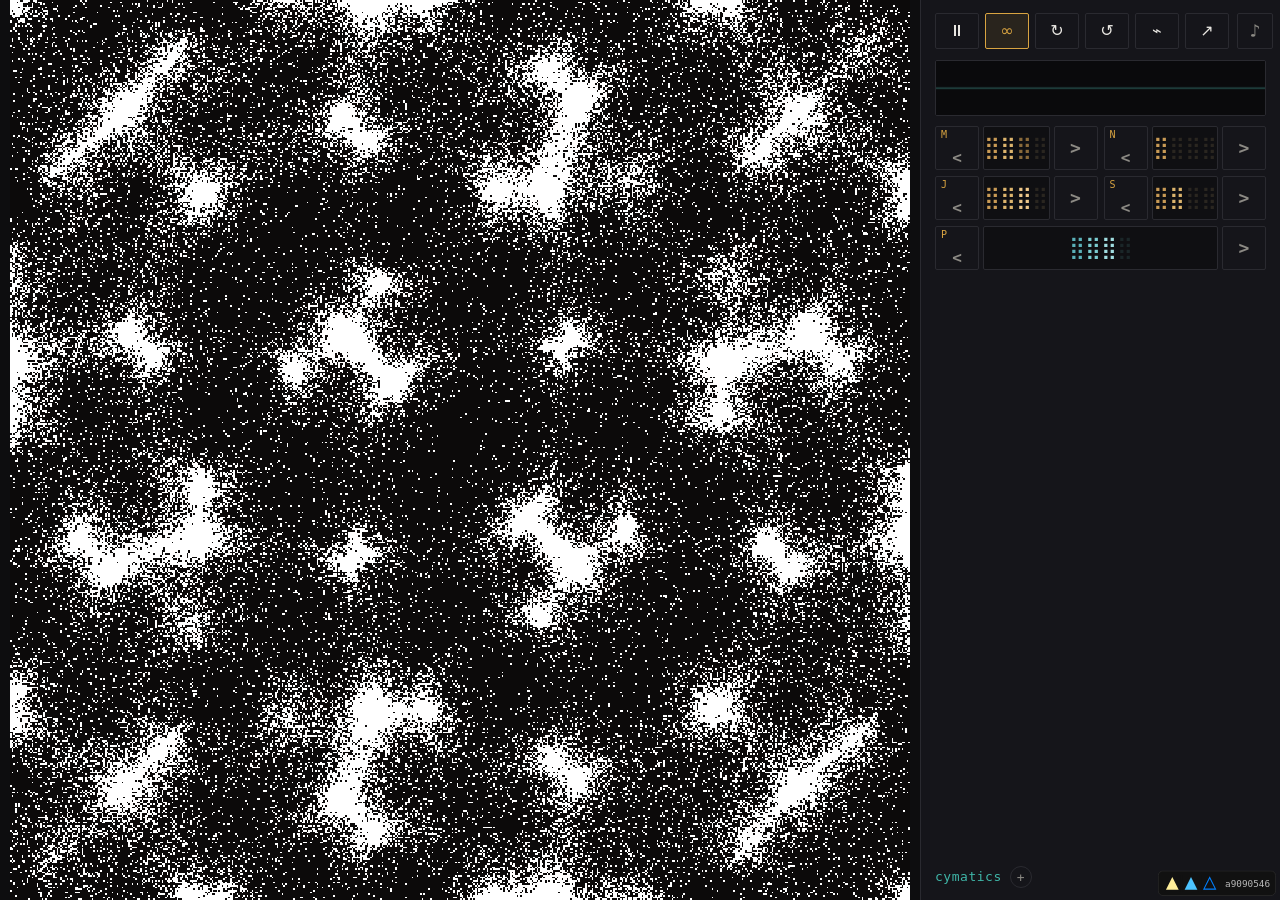
==== v1/index.html @ 27c59979 "studio v2: arrangement-timeline base + preset selector + back-link Wholesale-replace v1/studio.html " ====
<!doctype html>
<html lang="en">
<head>
<meta charset="utf-8">
<meta name="viewport" content="width=device-width,initial-scale=1,viewport-fit=cover">
<meta name="color-scheme" content="dark">
<meta name="theme-color" content="#0d0d0f">
<title>cymatics — v1 (membrane approx)</title>
<link rel="stylesheet" href="styles.css?v=a9090546">

<!-- PWA -->
<link rel="manifest" href="manifest.webmanifest?v=a9090546">
<link rel="apple-touch-icon" href="icons/icon.svg?v=a9090546">
<meta name="apple-mobile-web-app-capable" content="yes">
<meta name="apple-mobile-web-app-status-bar-style" content="black-translucent">
<meta name="apple-mobile-web-app-title" content="cymatics">

  <meta http-equiv="Cache-Control" content="no-cache, no-store, must-revalidate">
  <meta http-equiv="Pragma" content="no-cache">
  <meta http-equiv="Expires" content="0">
  <meta name="cb" content="a9090546">
  <link rel="icon" type="image/svg+xml" href="./cb-shapes/41.svg?v=a9090546">
  <script src="./cb-badge.js?v=a9090546" defer></script>
</head>
<body>
<main id="stage">
  <div id="plate-wrap">
    <canvas id="plate" width="540" height="540"></canvas>
  </div>

  <aside id="controls">
    <header class="head">
      <section class="iconbar" aria-label="playback controls">
        <button type="button" class="icon-btn" id="pause-btn"
                aria-pressed="false" aria-label="pause">⏸&#xFE0E;</button>
        <button type="button" class="icon-btn" id="continuous-btn"
                aria-pressed="false" aria-label="continuous (settle-driven swap)">∞</button>
        <button type="button" class="icon-btn" id="cycle-btn"
                aria-pressed="false" aria-label="auto-cycle (timer-driven swap)">↻</button>
        <button type="button" class="icon-btn" id="reseed-btn"
                aria-label="reseed particles">↺</button>
        <button type="button" class="icon-btn" id="live-btn"
                aria-pressed="false" aria-label="live audio on">⌁</button>
        <a class="icon-btn" id="studio-link" href="./studio.html"
           target="_blank" rel="noopener" aria-label="open studio in new tab">↗</a>
      </section>
      <div class="audio-meter">
        <button type="button" id="audio-toggle" class="audio-mute"
                aria-pressed="false" aria-label="unmute audio">♪</button>
        <span class="freq" id="freq">— Hz</span>
      </div>
    </header>

    <canvas id="scope" width="540" height="48" aria-hidden="true"></canvas>

    <section class="bsl-grid" aria-label="parameters">
      <div id="slot-m"></div>
      <div id="slot-n"></div>
      <div id="slot-temp"></div>
      <div id="slot-speed"></div>
      <div id="slot-count" class="bsl-wide"></div>
    </section>

    <footer class="foot">
      <span class="title">cymatics</span>
      <button type="button" class="about-btn" id="about-btn"
              aria-haspopup="dialog" aria-label="about / glossary">+</button>
    </footer>
  </aside>
</main>

<dialog id="about-dialog" class="about" aria-labelledby="about-title">
  <div class="about-content">
    <button type="button" class="about-close" aria-label="close">×</button>
    <h2 id="about-title">cymatics — v1</h2>

    <h3>what this is</h3>
    <p>v1 toy field — the <em>membrane / Helmholtz</em> superposition, not the
    Kirchhoff plate. It looks right and is physically wrong. v2 will replace
    this with a real <code>scikit-fem</code> biharmonic eigensolve on a
    free-edge plate.</p>

    <h3>field</h3>
    <p class="formula">f(x, y) = cos(N&middot;πx/L) · cos(M&middot;πy/L) − cos(M&middot;πx/L) · cos(N&middot;πy/L)</p>
    <p>Nodal set is <code>f = 0</code>; particles flow down the gradient of
    <code>|f|</code>.</p>

    <h3>synth tone</h3>
    <p>Audio frequency keyed to the mode: <span class="formula">f ∝ √(M² + N²)</span>.
    This is the v1 cheat frequency, not a real plate eigenfrequency.</p>

    <h3>controls — glossary</h3>
    <dl class="glossary">
      <dt>M, N</dt>
      <dd>Mode indices, integers 1…12. They set the spatial frequency of the
      field in x and y; higher values pack more nodal lines onto the plate.
      Must differ — the field vanishes when M = N.</dd>

      <dt>J — jitter</dt>
      <dd>Random thermal kick added to each particle every frame (0…1).
      Higher J makes the cloud wander; lower J makes particles snap to nodes
      faster but the pattern looks brittle.</dd>

      <dt>S — settle speed</dt>
      <dd>Multiplier on the gradient force pulling particles toward nodes
      (0.1…3). Higher = faster settling but more overshoot.</dd>

      <dt>P — particles</dt>
      <dd>Number of grains on the plate (2k…200k). Mobile defaults to 30k to
      hold 60 fps; desktop to 60k.</dd>

      <dt>⏸&#xFE0E; / ⏵&#xFE0E;</dt>
      <dd>Pause or play the particle integrator. The field itself is not
      affected — only motion freezes.</dd>

      <dt>∞ — continuous</dt>
      <dd>Once particles have <em>settled</em> on the current (M, N), the
      cloud is reseeded to a uniform sprinkle and a fresh random (M, N) is
      picked. Reseeding before the new field engages amplifies the visual
      transition. Pressing <code>&lt;</code> or <code>&gt;</code> always
      overrides; the swap clock resets to give your choice ~1.8 s.</dd>

      <dt>↻ — auto-cycle</dt>
      <dd>Same reseed-then-swap, but on a fixed 4-second timer regardless of
      settle state. If both ∞ and ↻ are on, the settle trigger wins.</dd>

      <dt>↺ — reseed</dt>
      <dd>Re-randomize every particle's position. Useful when the cloud has
      clumped or you want a fresh start without touching the field.</dd>

      <dt>♪</dt>
      <dd>Toggle the synth tone. Default muted (browser policy — the
      <code>AudioContext</code> only spins up on your first unmute click).</dd>
    </dl>

    <h3>physics distinctions kept honest</h3>
    <ul>
      <li><strong>Plate</strong> (real Chladni, v2): 4th-order biharmonic, nodal lines.</li>
      <li><strong>Membrane</strong> (the v1 cheat): 2nd-order, drumhead.</li>
      <li><strong>Inverse Chladni</strong>: powder to antinodes via acoustic streaming. Out of scope.</li>
      <li><strong>Faraday waves</strong>: liquid surface, Mathieu equation. Out of scope.</li>
    </ul>

    <p class="meta">Source: <a href="https://github.com/kai-denrei/cymatics-beauty"
                              target="_blank" rel="noopener">github.com/kai-denrei/cymatics-beauty</a></p>
  </div>
</dialog>

<script type="module" src="src/main.js?v=a9090546"></script>
</body>
</html>
---- v1/styles.css ----
/* cymatics v1 — compact editorial dashboard, single-page on phones.
   Portrait: canvas on top (capped at 55dvh), controls fill the rest with no
   scrolling. Landscape >= 720px: canvas left, 340px panel right. */

:root {
  --bg: #0d0d0f;
  --bg-elev: #15151a;
  --ink: #e8e6e1;
  --ink-dim: #8c8a84;
  --rule: #2a2a30;
  --amber: #d9a441;
  --teal: #3fb6a8;
  --warn: #c25450;

  --serif: "Iowan Old Style", "Apple Garamond", "Georgia", "EB Garamond", "Cambria", serif;
  --mono: "JetBrains Mono", "SF Mono", "Menlo", "DejaVu Sans Mono", "Consolas", monospace;
  --emoji-text: "Iowan Old Style", system-ui;

  --tap-min: 44px;
}

* { box-sizing: border-box; -webkit-tap-highlight-color: transparent; }

html, body {
  margin: 0;
  padding: 0;
  background: var(--bg);
  color: var(--ink);
  font-family: var(--mono);
  font-size: 14px;
  line-height: 1.45;
  min-height: 100%;
  overscroll-behavior: contain;
}

body {
  height: 100vh;
  height: 100dvh;
  overflow: hidden;
}

/* ── Stage ─────────────────────────────────────────────────────────────── */
#stage {
  display: grid;
  grid-template-columns: 1fr;
  grid-template-rows: auto 1fr;
  height: 100vh;
  height: 100dvh;
  width: 100vw;
}

#plate-wrap {
  width: min(100%, 55dvh);
  aspect-ratio: 1 / 1;
  background: #000;
  display: flex;
  align-items: center;
  justify-content: center;
  overflow: hidden;
  margin: 0 auto;
}

#plate {
  display: block;
  width: 100%;
  height: 100%;
  image-rendering: pixelated;
  image-rendering: crisp-edges;
}

#controls {
  background: var(--bg-elev);
  border-top: 1px solid var(--rule);
  padding: 8px 10px max(8px, env(safe-area-inset-bottom));
  display: flex;
  flex-direction: column;
  gap: 8px;
  overflow: hidden;          /* no scroll — content is tuned to fit */
  min-height: 0;
}

/* ── Top: iconbar + audio meter ────────────────────────────────────────── */
.head {
  display: flex;
  justify-content: space-between;
  align-items: center;
  gap: 8px;
  flex-wrap: nowrap;
}

.iconbar {
  display: flex;
  gap: 6px;
  flex: 0 0 auto;
}

.audio-meter {
  display: flex;
  align-items: center;
  gap: 6px;
  flex: 0 1 auto;
  min-width: 0;
}

.icon-btn {
  background: transparent;
  border: 1px solid var(--rule);
  color: var(--ink);
  font-family: var(--emoji-text);
  font-size: 16px;
  line-height: 1;
  min-width: var(--tap-min);
  min-height: 36px;
  padding: 0 10px;
  cursor: pointer;
  border-radius: 2px;
  transition: border-color 140ms ease, color 140ms ease, background 140ms ease;
  touch-action: manipulation;
  display: inline-flex;
  align-items: center;
  justify-content: center;
}

.icon-btn:hover, .icon-btn:active {
  border-color: var(--teal); color: var(--teal);
}

.icon-btn[aria-pressed="true"] {
  border-color: var(--amber);
  color: var(--amber);
  background: rgba(217, 164, 65, 0.10);
}

.icon-btn.pulse { animation: btn-pulse 240ms ease-out; }

@keyframes btn-pulse {
  0%   { transform: scale(1); }
  50%  { transform: scale(0.92); }
  100% { transform: scale(1); }
}

.audio-mute {
  background: transparent;
  border: 1px solid var(--rule);
  color: var(--ink-dim);
  font-family: var(--mono);
  font-size: 18px;
  line-height: 1;
  min-width: 36px;
  min-height: 36px;
  padding: 0 8px;
  cursor: pointer;
  border-radius: 2px;
  display: inline-flex;
  align-items: center;
  justify-content: center;
  transition: border-color 140ms, color 140ms, background 140ms;
}

.audio-mute[aria-pressed="true"] {
  border-color: var(--teal);
  color: var(--teal);
  background: rgba(63, 182, 168, 0.10);
}

.freq {
  font-family: var(--mono);
  font-size: 13px;
  color: var(--teal);
  font-variant-numeric: tabular-nums;
  letter-spacing: 0.02em;
  min-width: 64px;
  text-align: right;
}

/* ── Scope ─────────────────────────────────────────────────────────────── */
#scope {
  display: block;
  width: 100%;
  height: 48px;
  background: #0a0a0c;
  border: 1px solid var(--rule);
  border-radius: 2px;
  image-rendering: auto;
}

/* ── Warning ───────────────────────────────────────────────────────────── */
.warn {
  font-family: var(--mono);
  font-size: 10px;
  color: var(--warn);
  margin: -4px 0 0;
}

/* ── Slider grid ──────────────────────────────────────────────────────── */
.bsl-grid {
  display: grid;
  grid-template-columns: 1fr 1fr;
  gap: 6px 6px;
}

.bsl-grid > .bsl-wide {
  grid-column: 1 / -1;
}

.bsl {
  display: grid;
  grid-template-columns: var(--tap-min) 1fr var(--tap-min);
  gap: 4px;
  min-width: 0;
}

.bsl-step {
  background: transparent;
  border: 1px solid var(--rule);
  color: var(--ink-dim);
  font-family: var(--mono);
  font-size: 18px;
  font-weight: 700;
  line-height: 1;
  min-height: var(--tap-min);
  min-width: var(--tap-min);
  padding: 0;
  cursor: pointer;
  border-radius: 2px;
  transition: border-color 120ms ease, color 120ms ease, background 120ms ease;
  touch-action: manipulation;
  user-select: none;
  -webkit-user-select: none;
  display: flex;
  align-items: center;
  justify-content: center;
}

.bsl-step:hover,
.bsl-step:active,
.bsl-step-active {
  border-color: var(--amber);
  color: var(--amber);
  background: rgba(217, 164, 65, 0.10);
}

.bsl-step-labeled {
  flex-direction: column;
  align-items: flex-start;
  justify-content: space-between;
  padding: 3px 5px;
}

.bsl-step-labeled .bsl-label {
  font-size: 10px;
  font-weight: 500;
  letter-spacing: 0.04em;
  color: var(--amber);
  line-height: 1;
}

.bsl-step-labeled .bsl-arrow {
  font-size: 16px;
  line-height: 1;
  align-self: center;
}

.bsl-bar {
  display: flex;
  align-items: center;
  justify-content: center;
  letter-spacing: 0;
  font-family: var(--mono);
  font-size: 18px;
  line-height: 1;
  min-height: var(--tap-min);
  border: 1px solid var(--rule);
  border-radius: 2px;
  cursor: pointer;
  user-select: none;
  -webkit-user-select: none;
  touch-action: none;
  outline: none;
  background: rgba(0, 0, 0, 0.30);
  overflow: hidden;
  min-width: 0;
}

.bsl-bar:focus-visible { border-color: var(--teal); }

.bsl-bar span { display: inline-block; padding: 0; }

/* ── Footer: cymatics + ────────────────────────────────────────────────── */
.foot {
  margin-top: auto;
  display: flex;
  align-items: center;
  gap: 8px;
  padding-top: 4px;
}

.title {
  font-family: var(--mono);
  font-size: 13px;
  letter-spacing: 0.04em;
  color: var(--teal);
}

.about-btn {
  background: transparent;
  border: 1px solid var(--rule);
  color: var(--ink-dim);
  width: 22px;
  height: 22px;
  border-radius: 50%;
  font-family: var(--mono);
  font-size: 13px;
  line-height: 1;
  cursor: pointer;
  padding: 0;
  display: inline-flex;
  align-items: center;
  justify-content: center;
}

.about-btn:hover, .about-btn:focus-visible {
  border-color: var(--teal); color: var(--teal); outline: none;
}

/* ── Cache-bust badge dodge for iOS notch ─────────────────────────────── */
#cb-badge {
  bottom: max(4px, env(safe-area-inset-bottom)) !important;
  right:  max(4px, env(safe-area-inset-right))  !important;
  transform: scale(0.85);
  transform-origin: bottom right;
}

/* ── About dialog ─────────────────────────────────────────────────────── */
dialog.about {
  background: var(--bg-elev);
  color: var(--ink);
  border: 1px solid var(--rule);
  border-radius: 4px;
  padding: 0;
  max-width: min(580px, 92vw);
  width: 100%;
  max-height: 86dvh;
  overflow: auto;
  box-shadow: 0 24px 60px rgba(0, 0, 0, 0.65);
}

dialog.about::backdrop {
  background: rgba(0, 0, 0, 0.72);
  backdrop-filter: blur(3px);
  -webkit-backdrop-filter: blur(3px);
}

.about-content {
  padding: 24px 24px 20px;
  position: relative;
  font-family: var(--serif);
  line-height: 1.55;
}

.about-content h2 {
  font-family: var(--serif);
  font-weight: 400;
  font-size: 22px;
  margin: 0 0 12px;
  padding-right: 40px;
  color: var(--amber);
  letter-spacing: 0.01em;
}

.about-content h3 {
  font-family: var(--mono);
  font-size: 10px;
  letter-spacing: 0.08em;
  text-transform: uppercase;
  color: var(--ink-dim);
  margin: 18px 0 6px;
}

.about-content p,
.about-content ul {
  font-size: 14px;
  margin: 0;
  color: var(--ink);
}

.about-content ul { padding-left: 18px; }
.about-content li { margin: 4px 0; }

.about-content code {
  font-family: var(--mono);
  font-size: 12.5px;
  color: var(--teal);
}

.about-content .formula {
  font-family: var(--mono);
  font-size: 13px;
  color: var(--teal);
  padding: 6px 0;
  word-break: break-word;
}

.glossary {
  margin: 4px 0 0;
  display: grid;
  grid-template-columns: max-content 1fr;
  gap: 6px 12px;
  font-family: var(--serif);
}

.glossary dt {
  font-family: var(--mono);
  font-size: 12px;
  color: var(--amber);
  letter-spacing: 0.02em;
  white-space: nowrap;
  padding-top: 1px;
}

.glossary dd {
  margin: 0;
  color: var(--ink);
  font-size: 13.5px;
  line-height: 1.5;
}

.about-content .meta {
  font-family: var(--mono);
  font-size: 11px;
  color: var(--ink-dim);
  margin-top: 20px;
  border-top: 1px solid var(--rule);
  padding-top: 12px;
}

.about-content a { color: var(--teal); }

.about-close {
  position: absolute;
  top: 14px;
  right: 14px;
  width: 32px;
  height: 32px;
  background: transparent;
  border: 1px solid var(--rule);
  color: var(--ink-dim);
  font-size: 20px;
  line-height: 1;
  cursor: pointer;
  border-radius: 50%;
  display: inline-flex;
  align-items: center;
  justify-content: center;
}

.about-close:hover { border-color: var(--teal); color: var(--teal); }

/* ── Wide / desktop / landscape >= 720px ──────────────────────────────── */
@media (min-width: 720px) {
  #stage {
    grid-template-columns: 1fr 360px;
    grid-template-rows: 1fr;
  }

  #plate-wrap {
    width: auto;
    aspect-ratio: auto;
    height: 100%;
    max-height: none;
  }

  #plate {
    width: auto;
    height: 100%;
    aspect-ratio: 1 / 1;
    max-width: 100%;
  }

  #controls {
    border-top: 0;
    border-left: 1px solid var(--rule);
    padding: 12px 14px max(12px, env(safe-area-inset-bottom));
    gap: 10px;
  }

  .bsl-bar { font-size: 20px; }
  #scope   { height: 56px; }
}

@media (min-width: 1100px) {
  .bsl-bar { font-size: 22px; }
}

@media (max-width: 480px) {
  .glossary { grid-template-columns: 1fr; gap: 2px; }
  .glossary dt { margin-top: 8px; }
}

/* ── LIVE / studio-link integration ────────────────────────────────────── */
/* Disabled state for icon buttons gated off by LIVE (∞ and ↻ during a
   live session). pointer-events:none also stops :hover from re-tinting them
   teal, which would falsely suggest they're clickable. */
.icon-btn:disabled,
.icon-btn[disabled] {
  opacity: 0.35;
  cursor: not-allowed;
  pointer-events: none;
}

/* The studio-link is an <a> styled as .icon-btn; kill the default underline. */
a.icon-btn { text-decoration: none; }
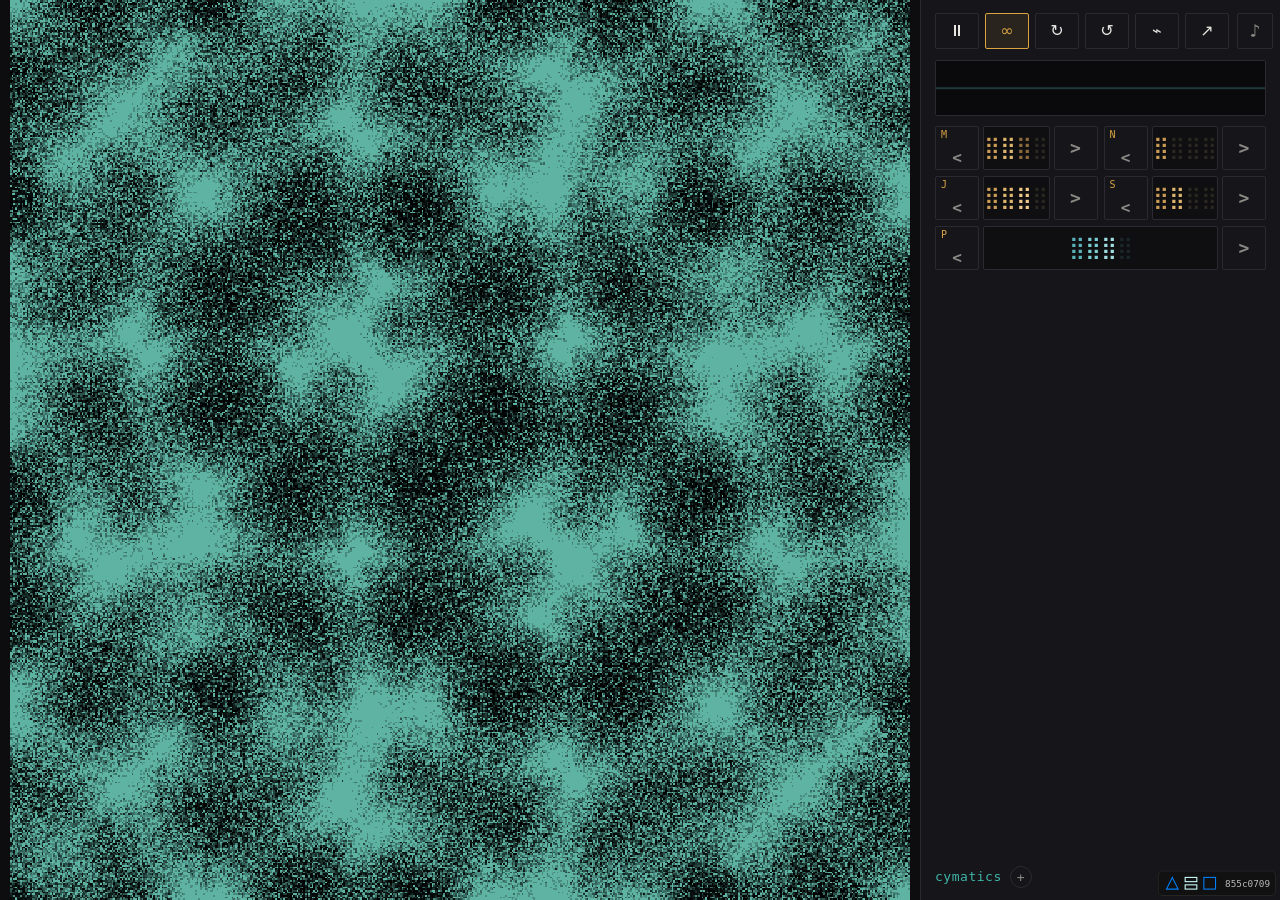
==== commit c1cbbaa4: "v1: teal+trails on main field, ⌁ button pulses when studio broadcasts 1. Main field visual matches t" ====
--- a/v1/index.html
+++ b/v1/index.html
@@ -6,11 +6,11 @@
 <meta name="color-scheme" content="dark">
 <meta name="theme-color" content="#0d0d0f">
 <title>cymatics — v1 (membrane approx)</title>
-<link rel="stylesheet" href="styles.css?v=a9090546">
+<link rel="stylesheet" href="styles.css?v=855c0709">
 
 <!-- PWA -->
-<link rel="manifest" href="manifest.webmanifest?v=a9090546">
-<link rel="apple-touch-icon" href="icons/icon.svg?v=a9090546">
+<link rel="manifest" href="manifest.webmanifest?v=855c0709">
+<link rel="apple-touch-icon" href="icons/icon.svg?v=855c0709">
 <meta name="apple-mobile-web-app-capable" content="yes">
 <meta name="apple-mobile-web-app-status-bar-style" content="black-translucent">
 <meta name="apple-mobile-web-app-title" content="cymatics">
@@ -18,9 +18,9 @@
   <meta http-equiv="Cache-Control" content="no-cache, no-store, must-revalidate">
   <meta http-equiv="Pragma" content="no-cache">
   <meta http-equiv="Expires" content="0">
-  <meta name="cb" content="a9090546">
-  <link rel="icon" type="image/svg+xml" href="./cb-shapes/41.svg?v=a9090546">
-  <script src="./cb-badge.js?v=a9090546" defer></script>
+  <meta name="cb" content="855c0709">
+  <link rel="icon" type="image/svg+xml" href="./cb-shapes/05.svg?v=855c0709">
+  <script src="./cb-badge.js?v=855c0709" defer></script>
 </head>
 <body>
 <main id="stage">
@@ -146,6 +146,6 @@
   </div>
 </dialog>
 
-<script type="module" src="src/main.js?v=a9090546"></script>
+<script type="module" src="src/main.js?v=855c0709"></script>
 </body>
 </html>
--- a/v1/styles.css
+++ b/v1/styles.css
@@ -139,6 +139,20 @@
   100% { transform: scale(1); }
 }
 
+/* Studio-detected hint — pulses on ⌁ when a broadcast is arriving but
+   LIVE is still off. Only the visual; the receiver stays inert. */
+.icon-btn.detect {
+  border-color: var(--teal);
+  color: var(--teal);
+  animation: detect-pulse 1.2s ease-in-out infinite;
+}
+.icon-btn.detect[aria-pressed="true"] { animation: none; }
+
+@keyframes detect-pulse {
+  0%, 100% { box-shadow: 0 0 0 0   rgba(63, 182, 168, 0.00); }
+  50%      { box-shadow: 0 0 0 4px rgba(63, 182, 168, 0.28); }
+}
+
 .audio-mute {
   background: transparent;
   border: 1px solid var(--rule);
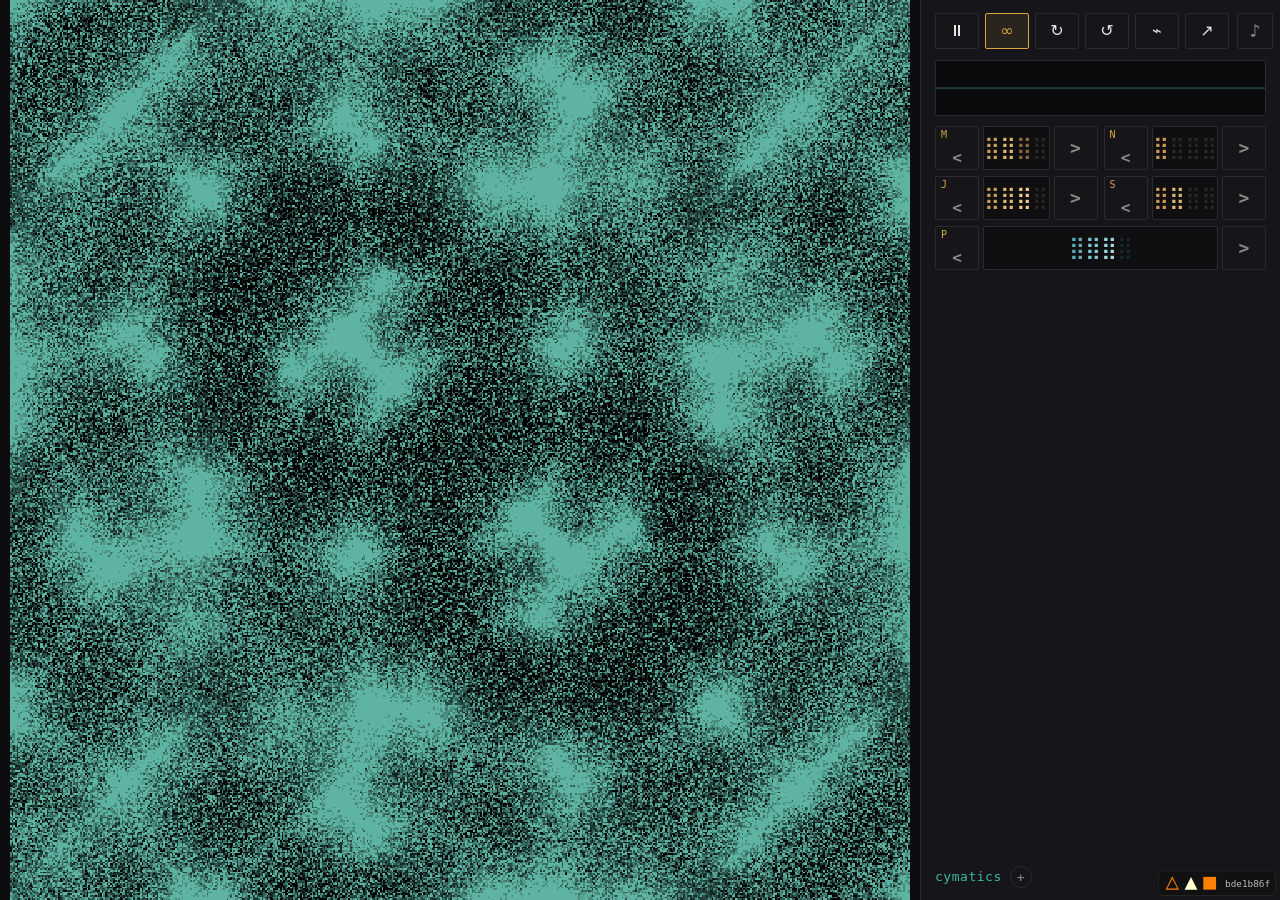
==== commit 7aa6a016: "studio: add Chaconne + Greensleeves presets (6 total) - chaconne   — D-minor techno. Phrygian ground" ====
--- a/v1/index.html
+++ b/v1/index.html
@@ -6,11 +6,11 @@
 <meta name="color-scheme" content="dark">
 <meta name="theme-color" content="#0d0d0f">
 <title>cymatics — v1 (membrane approx)</title>
-<link rel="stylesheet" href="styles.css?v=855c0709">
+<link rel="stylesheet" href="styles.css?v=bde1b86f">
 
 <!-- PWA -->
-<link rel="manifest" href="manifest.webmanifest?v=855c0709">
-<link rel="apple-touch-icon" href="icons/icon.svg?v=855c0709">
+<link rel="manifest" href="manifest.webmanifest?v=bde1b86f">
+<link rel="apple-touch-icon" href="icons/icon.svg?v=bde1b86f">
 <meta name="apple-mobile-web-app-capable" content="yes">
 <meta name="apple-mobile-web-app-status-bar-style" content="black-translucent">
 <meta name="apple-mobile-web-app-title" content="cymatics">
@@ -18,9 +18,9 @@
   <meta http-equiv="Cache-Control" content="no-cache, no-store, must-revalidate">
   <meta http-equiv="Pragma" content="no-cache">
   <meta http-equiv="Expires" content="0">
-  <meta name="cb" content="855c0709">
-  <link rel="icon" type="image/svg+xml" href="./cb-shapes/05.svg?v=855c0709">
-  <script src="./cb-badge.js?v=855c0709" defer></script>
+  <meta name="cb" content="bde1b86f">
+  <link rel="icon" type="image/svg+xml" href="./cb-shapes/61.svg?v=bde1b86f">
+  <script src="./cb-badge.js?v=bde1b86f" defer></script>
 </head>
 <body>
 <main id="stage">
@@ -146,6 +146,6 @@
   </div>
 </dialog>
 
-<script type="module" src="src/main.js?v=855c0709"></script>
+<script type="module" src="src/main.js?v=bde1b86f"></script>
 </body>
 </html>
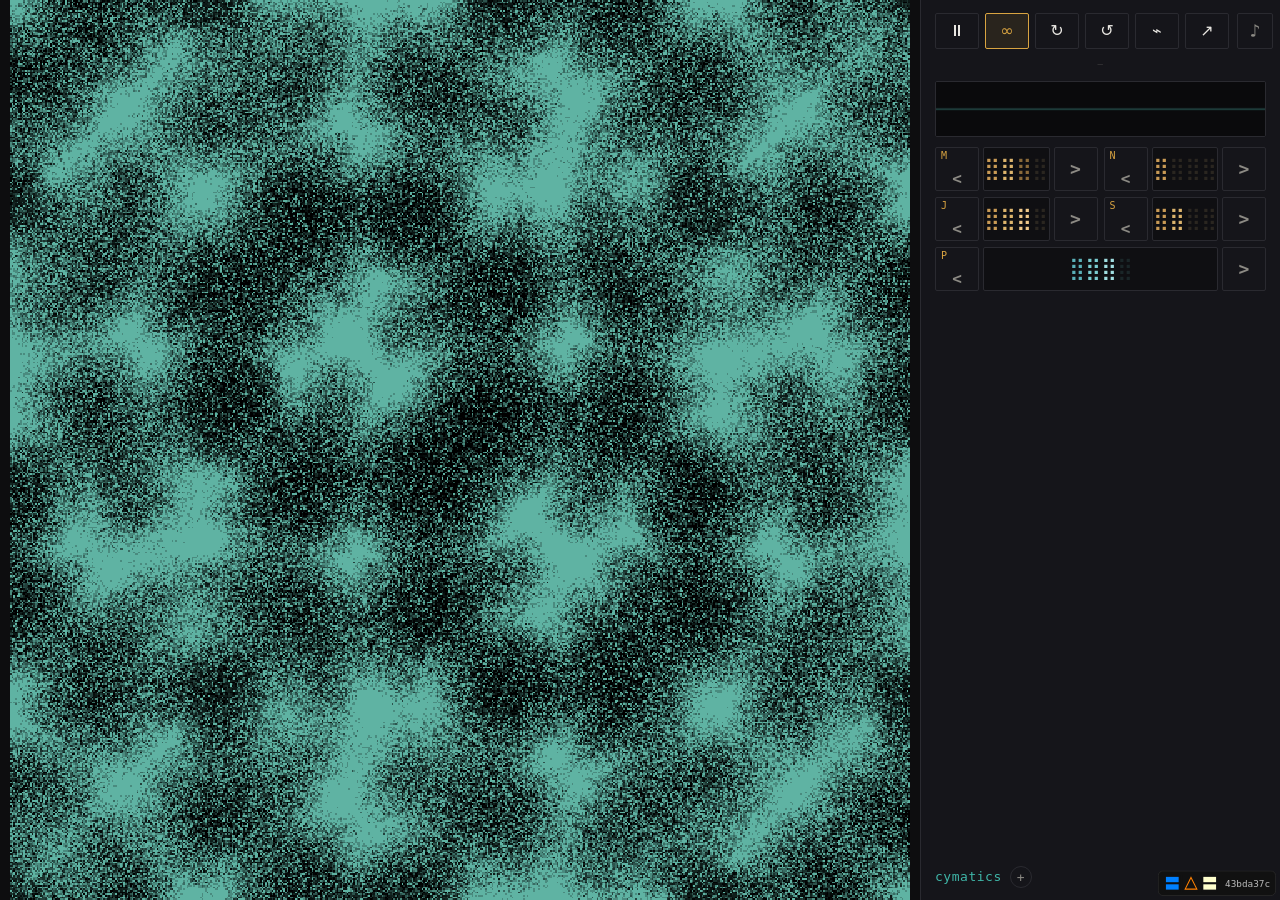
==== commit 33bba927: "v1: tiny now-playing label on main page (driven by studio broadcast) Extends BroadcastChannel contra" ====
--- a/v1/index.html
+++ b/v1/index.html
@@ -6,11 +6,11 @@
 <meta name="color-scheme" content="dark">
 <meta name="theme-color" content="#0d0d0f">
 <title>cymatics — v1 (membrane approx)</title>
-<link rel="stylesheet" href="styles.css?v=bde1b86f">
+<link rel="stylesheet" href="styles.css?v=43bda37c">
 
 <!-- PWA -->
-<link rel="manifest" href="manifest.webmanifest?v=bde1b86f">
-<link rel="apple-touch-icon" href="icons/icon.svg?v=bde1b86f">
+<link rel="manifest" href="manifest.webmanifest?v=43bda37c">
+<link rel="apple-touch-icon" href="icons/icon.svg?v=43bda37c">
 <meta name="apple-mobile-web-app-capable" content="yes">
 <meta name="apple-mobile-web-app-status-bar-style" content="black-translucent">
 <meta name="apple-mobile-web-app-title" content="cymatics">
@@ -18,9 +18,9 @@
   <meta http-equiv="Cache-Control" content="no-cache, no-store, must-revalidate">
   <meta http-equiv="Pragma" content="no-cache">
   <meta http-equiv="Expires" content="0">
-  <meta name="cb" content="bde1b86f">
-  <link rel="icon" type="image/svg+xml" href="./cb-shapes/61.svg?v=bde1b86f">
-  <script src="./cb-badge.js?v=bde1b86f" defer></script>
+  <meta name="cb" content="43bda37c">
+  <link rel="icon" type="image/svg+xml" href="./cb-shapes/03.svg?v=43bda37c">
+  <script src="./cb-badge.js?v=43bda37c" defer></script>
 </head>
 <body>
 <main id="stage">
@@ -51,6 +51,7 @@
       </div>
     </header>
 
+    <p class="now-playing dim" id="now-playing" aria-live="polite">—</p>
     <canvas id="scope" width="540" height="48" aria-hidden="true"></canvas>
 
     <section class="bsl-grid" aria-label="parameters">
@@ -146,6 +147,6 @@
   </div>
 </dialog>
 
-<script type="module" src="src/main.js?v=bde1b86f"></script>
+<script type="module" src="src/main.js?v=43bda37c"></script>
 </body>
 </html>
--- a/v1/styles.css
+++ b/v1/styles.css
@@ -187,6 +187,28 @@
   text-align: right;
 }
 
+/* ── Now-playing label (between iconbar and scope) ─────────────────────── */
+.now-playing {
+  margin: -2px 0 0;
+  padding: 0 2px;
+  font-family: var(--mono);
+  font-size: 9px;
+  letter-spacing: 0.06em;
+  text-transform: uppercase;
+  color: var(--teal);
+  text-align: center;
+  white-space: nowrap;
+  overflow: hidden;
+  text-overflow: ellipsis;
+  font-variant-numeric: tabular-nums;
+  transition: opacity 200ms ease, color 200ms ease;
+}
+
+.now-playing.dim {
+  color: var(--ink-dim);
+  opacity: 0.35;
+}
+
 /* ── Scope ─────────────────────────────────────────────────────────────── */
 #scope {
   display: block;
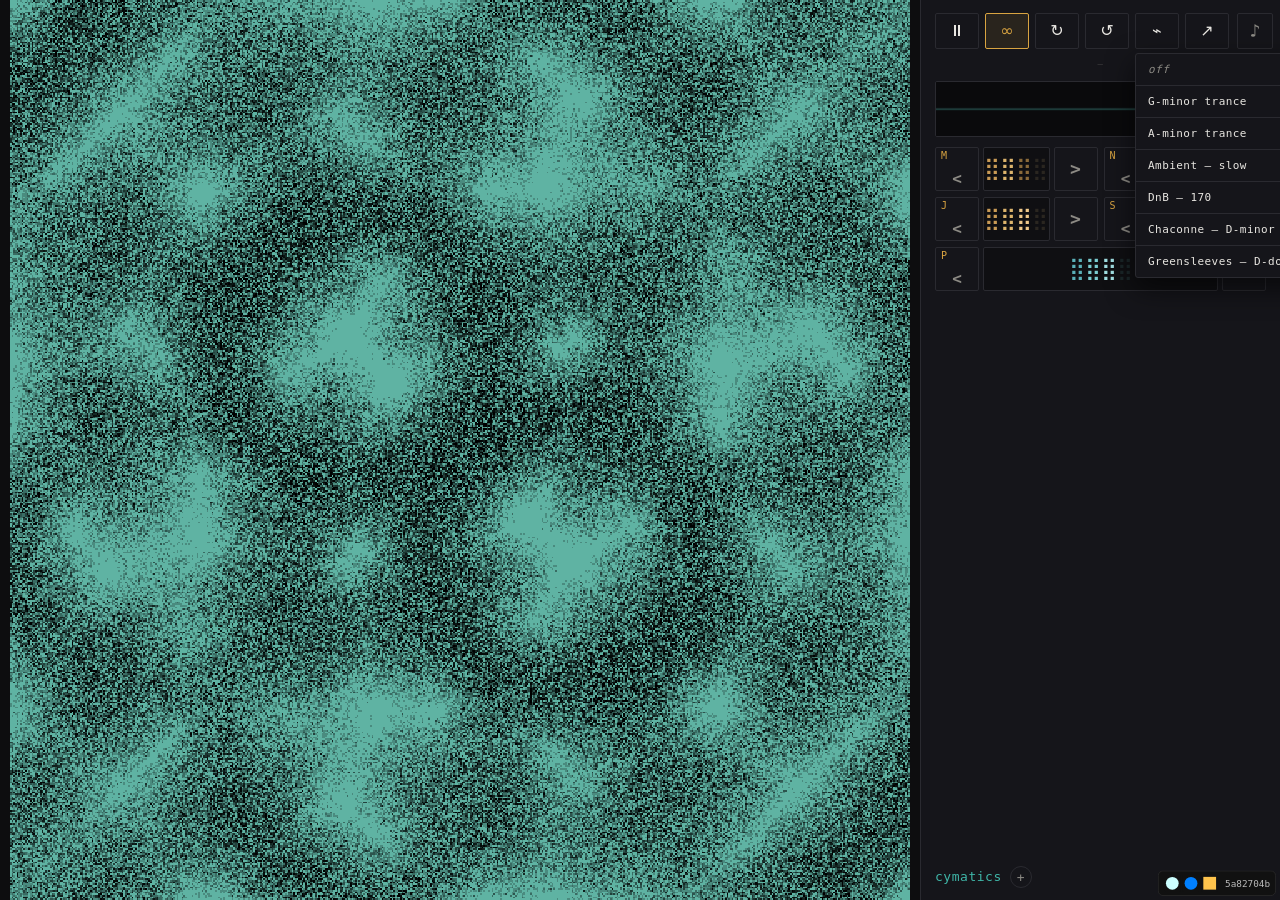
==== commit 9e4eeba7: "v1: tooltips on iconbar + ⌁ becomes a preset dropdown 1. Hover tooltips on all 6 iconbar buttons via" ====
--- a/v1/index.html
+++ b/v1/index.html
@@ -6,11 +6,11 @@
 <meta name="color-scheme" content="dark">
 <meta name="theme-color" content="#0d0d0f">
 <title>cymatics — v1 (membrane approx)</title>
-<link rel="stylesheet" href="styles.css?v=43bda37c">
+<link rel="stylesheet" href="styles.css?v=5a82704b">
 
 <!-- PWA -->
-<link rel="manifest" href="manifest.webmanifest?v=43bda37c">
-<link rel="apple-touch-icon" href="icons/icon.svg?v=43bda37c">
+<link rel="manifest" href="manifest.webmanifest?v=5a82704b">
+<link rel="apple-touch-icon" href="icons/icon.svg?v=5a82704b">
 <meta name="apple-mobile-web-app-capable" content="yes">
 <meta name="apple-mobile-web-app-status-bar-style" content="black-translucent">
 <meta name="apple-mobile-web-app-title" content="cymatics">
@@ -18,9 +18,9 @@
   <meta http-equiv="Cache-Control" content="no-cache, no-store, must-revalidate">
   <meta http-equiv="Pragma" content="no-cache">
   <meta http-equiv="Expires" content="0">
-  <meta name="cb" content="43bda37c">
-  <link rel="icon" type="image/svg+xml" href="./cb-shapes/03.svg?v=43bda37c">
-  <script src="./cb-badge.js?v=43bda37c" defer></script>
+  <meta name="cb" content="5a82704b">
+  <link rel="icon" type="image/svg+xml" href="./cb-shapes/26.svg?v=5a82704b">
+  <script src="./cb-badge.js?v=5a82704b" defer></script>
 </head>
 <body>
 <main id="stage">
@@ -32,17 +32,28 @@
     <header class="head">
       <section class="iconbar" aria-label="playback controls">
         <button type="button" class="icon-btn" id="pause-btn"
-                aria-pressed="false" aria-label="pause">⏸&#xFE0E;</button>
+                aria-pressed="false" aria-label="pause"
+                title="pause particle motion">⏸&#xFE0E;</button>
         <button type="button" class="icon-btn" id="continuous-btn"
-                aria-pressed="false" aria-label="continuous (settle-driven swap)">∞</button>
+                aria-pressed="false" aria-label="continuous (settle-driven swap)"
+                title="continuous — settle-driven mode swap">∞</button>
         <button type="button" class="icon-btn" id="cycle-btn"
-                aria-pressed="false" aria-label="auto-cycle (timer-driven swap)">↻</button>
+                aria-pressed="false" aria-label="auto-cycle (timer-driven swap)"
+                title="auto-cycle — 4s timer mode swap">↻</button>
         <button type="button" class="icon-btn" id="reseed-btn"
-                aria-label="reseed particles">↺</button>
-        <button type="button" class="icon-btn" id="live-btn"
-                aria-pressed="false" aria-label="live audio on">⌁</button>
+                aria-label="reseed particles"
+                title="reseed — re-randomize particle positions">↺</button>
+        <div class="live-wrap">
+          <button type="button" class="icon-btn" id="live-btn"
+                  aria-pressed="false" aria-haspopup="menu" aria-expanded="false"
+                  aria-label="live audio — pick a preset"
+                  title="live — pick a studio preset">⌁</button>
+          <div class="live-menu" id="live-menu" role="menu" hidden></div>
+        </div>
         <a class="icon-btn" id="studio-link" href="./studio.html"
-           target="_blank" rel="noopener" aria-label="open studio in new tab">↗</a>
+           target="_blank" rel="noopener"
+           aria-label="open studio in new tab"
+           title="open studio in a new tab">↗</a>
       </section>
       <div class="audio-meter">
         <button type="button" id="audio-toggle" class="audio-mute"
@@ -147,6 +158,6 @@
   </div>
 </dialog>
 
-<script type="module" src="src/main.js?v=43bda37c"></script>
+<script type="module" src="src/main.js?v=5a82704b"></script>
 </body>
 </html>
--- a/v1/styles.css
+++ b/v1/styles.css
@@ -139,6 +139,61 @@
   100% { transform: scale(1); }
 }
 
+/* ⌁ wrapper + dropdown ---------------------------------------------------- */
+.live-wrap {
+  position: relative;
+  display: inline-flex;
+}
+
+.live-menu {
+  position: absolute;
+  top: calc(100% + 4px);
+  left: 0;
+  min-width: 200px;
+  max-width: 280px;
+  background: var(--bg-elev);
+  border: 1px solid var(--rule);
+  border-radius: 3px;
+  box-shadow: 0 10px 28px rgba(0, 0, 0, 0.6);
+  display: flex;
+  flex-direction: column;
+  z-index: 100;
+  overflow: hidden;
+}
+
+.live-menu-item {
+  background: transparent;
+  border: 0;
+  border-bottom: 1px solid var(--rule);
+  color: var(--ink);
+  font-family: var(--mono);
+  font-size: 11px;
+  letter-spacing: 0.04em;
+  text-align: left;
+  padding: 9px 12px;
+  cursor: pointer;
+  transition: background 120ms ease, color 120ms ease;
+}
+
+.live-menu-item:last-child { border-bottom: 0; }
+
+.live-menu-item:hover,
+.live-menu-item:focus-visible {
+  background: rgba(63, 182, 168, 0.10);
+  color: var(--teal);
+  outline: none;
+}
+
+.live-menu-item[data-preset="off"] {
+  color: var(--ink-dim);
+  font-style: italic;
+}
+
+.live-menu-item[data-preset="off"]:hover {
+  color: var(--warn);
+  background: rgba(194, 84, 80, 0.08);
+}
+
 /* Studio-detected hint — pulses on ⌁ when a broadcast is arriving but
    LIVE is still off. Only the visual; the receiver stays inert. */
 .icon-btn.detect {
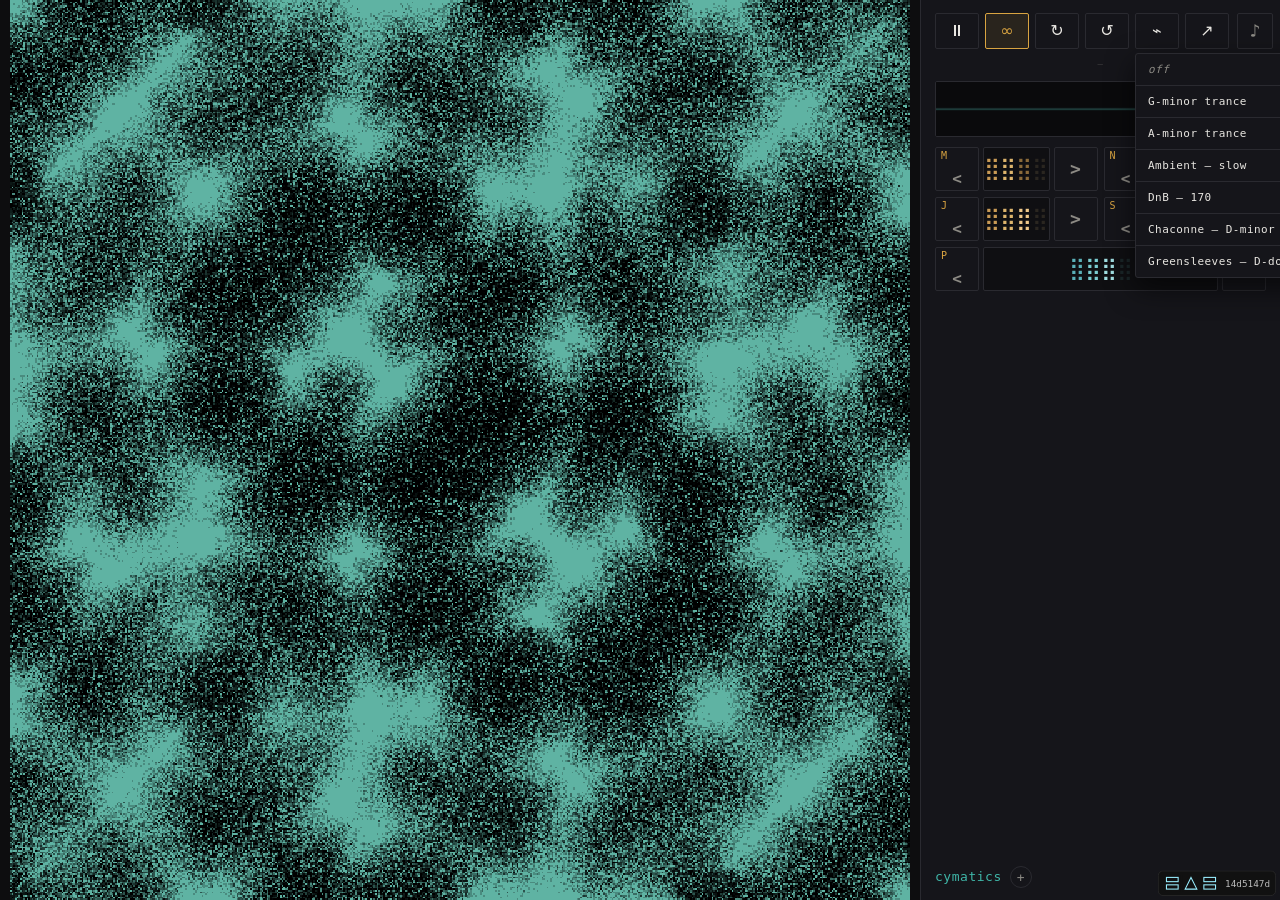
==== commit 55c55376: "v1: cymatics OWNS the audio source — preset → embedded engine, no new tab Architectural shift in res" ====
--- a/v1/index.html
+++ b/v1/index.html
@@ -6,11 +6,11 @@
 <meta name="color-scheme" content="dark">
 <meta name="theme-color" content="#0d0d0f">
 <title>cymatics — v1 (membrane approx)</title>
-<link rel="stylesheet" href="styles.css?v=5a82704b">
+<link rel="stylesheet" href="styles.css?v=14d5147d">
 
 <!-- PWA -->
-<link rel="manifest" href="manifest.webmanifest?v=5a82704b">
-<link rel="apple-touch-icon" href="icons/icon.svg?v=5a82704b">
+<link rel="manifest" href="manifest.webmanifest?v=14d5147d">
+<link rel="apple-touch-icon" href="icons/icon.svg?v=14d5147d">
 <meta name="apple-mobile-web-app-capable" content="yes">
 <meta name="apple-mobile-web-app-status-bar-style" content="black-translucent">
 <meta name="apple-mobile-web-app-title" content="cymatics">
@@ -18,9 +18,9 @@
   <meta http-equiv="Cache-Control" content="no-cache, no-store, must-revalidate">
   <meta http-equiv="Pragma" content="no-cache">
   <meta http-equiv="Expires" content="0">
-  <meta name="cb" content="5a82704b">
-  <link rel="icon" type="image/svg+xml" href="./cb-shapes/26.svg?v=5a82704b">
-  <script src="./cb-badge.js?v=5a82704b" defer></script>
+  <meta name="cb" content="14d5147d">
+  <link rel="icon" type="image/svg+xml" href="./cb-shapes/20.svg?v=14d5147d">
+  <script src="./cb-badge.js?v=14d5147d" defer></script>
 </head>
 <body>
 <main id="stage">
@@ -158,6 +158,19 @@
   </div>
 </dialog>
 
-<script type="module" src="src/main.js?v=5a82704b"></script>
+<!-- Hidden studio engine. studio.html?headless=1 keeps its analyser +
+     scheduler + broadcast running while hiding all UI. Same-origin so user
+     activation propagates — picking a preset in the ⌁ dropdown unblocks the
+     iframe's AudioContext on the first click. allow="autoplay" required by
+     some browsers' iframe autoplay heuristics. The `chan` param is filled in
+     by main.js after page load so two-tab testing with ?chan=NAME chains. -->
+<iframe id="studio-engine"
+        src="studio.html?headless=1&v=14d5147d"
+        allow="autoplay"
+        title="cymatics studio engine (headless)"
+        aria-hidden="true"
+        style="position:absolute;left:-9999px;top:-9999px;width:1px;height:1px;border:0;opacity:0;pointer-events:none"></iframe>
+
+<script type="module" src="src/main.js?v=14d5147d"></script>
 </body>
 </html>
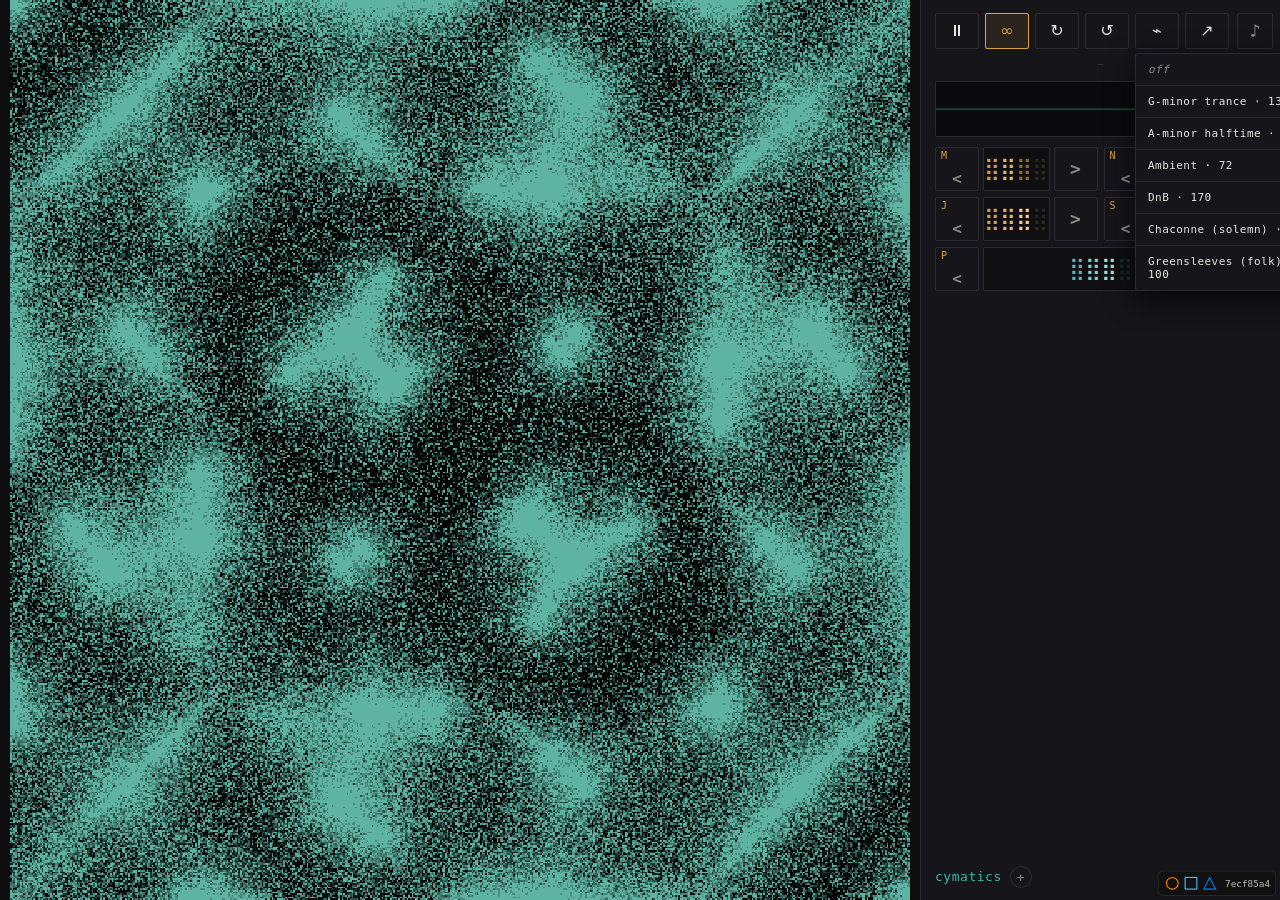
==== commit 74374cd0: "studio: differentiate am-trance / chaconne / greensleeves presets The audio analyser maps `centroid`" ====
--- a/v1/index.html
+++ b/v1/index.html
@@ -6,11 +6,11 @@
 <meta name="color-scheme" content="dark">
 <meta name="theme-color" content="#0d0d0f">
 <title>cymatics — v1 (membrane approx)</title>
-<link rel="stylesheet" href="styles.css?v=14d5147d">
+<link rel="stylesheet" href="styles.css?v=7ecf85a4">
 
 <!-- PWA -->
-<link rel="manifest" href="manifest.webmanifest?v=14d5147d">
-<link rel="apple-touch-icon" href="icons/icon.svg?v=14d5147d">
+<link rel="manifest" href="manifest.webmanifest?v=7ecf85a4">
+<link rel="apple-touch-icon" href="icons/icon.svg?v=7ecf85a4">
 <meta name="apple-mobile-web-app-capable" content="yes">
 <meta name="apple-mobile-web-app-status-bar-style" content="black-translucent">
 <meta name="apple-mobile-web-app-title" content="cymatics">
@@ -18,9 +18,9 @@
   <meta http-equiv="Cache-Control" content="no-cache, no-store, must-revalidate">
   <meta http-equiv="Pragma" content="no-cache">
   <meta http-equiv="Expires" content="0">
-  <meta name="cb" content="14d5147d">
-  <link rel="icon" type="image/svg+xml" href="./cb-shapes/20.svg?v=14d5147d">
-  <script src="./cb-badge.js?v=14d5147d" defer></script>
+  <meta name="cb" content="7ecf85a4">
+  <link rel="icon" type="image/svg+xml" href="./cb-shapes/62.svg?v=7ecf85a4">
+  <script src="./cb-badge.js?v=7ecf85a4" defer></script>
 </head>
 <body>
 <main id="stage">
@@ -165,12 +165,12 @@
      some browsers' iframe autoplay heuristics. The `chan` param is filled in
      by main.js after page load so two-tab testing with ?chan=NAME chains. -->
 <iframe id="studio-engine"
-        src="studio.html?headless=1&v=14d5147d"
+        src="studio.html?headless=1&v=7ecf85a4"
         allow="autoplay"
         title="cymatics studio engine (headless)"
         aria-hidden="true"
         style="position:absolute;left:-9999px;top:-9999px;width:1px;height:1px;border:0;opacity:0;pointer-events:none"></iframe>
 
-<script type="module" src="src/main.js?v=14d5147d"></script>
+<script type="module" src="src/main.js?v=7ecf85a4"></script>
 </body>
 </html>
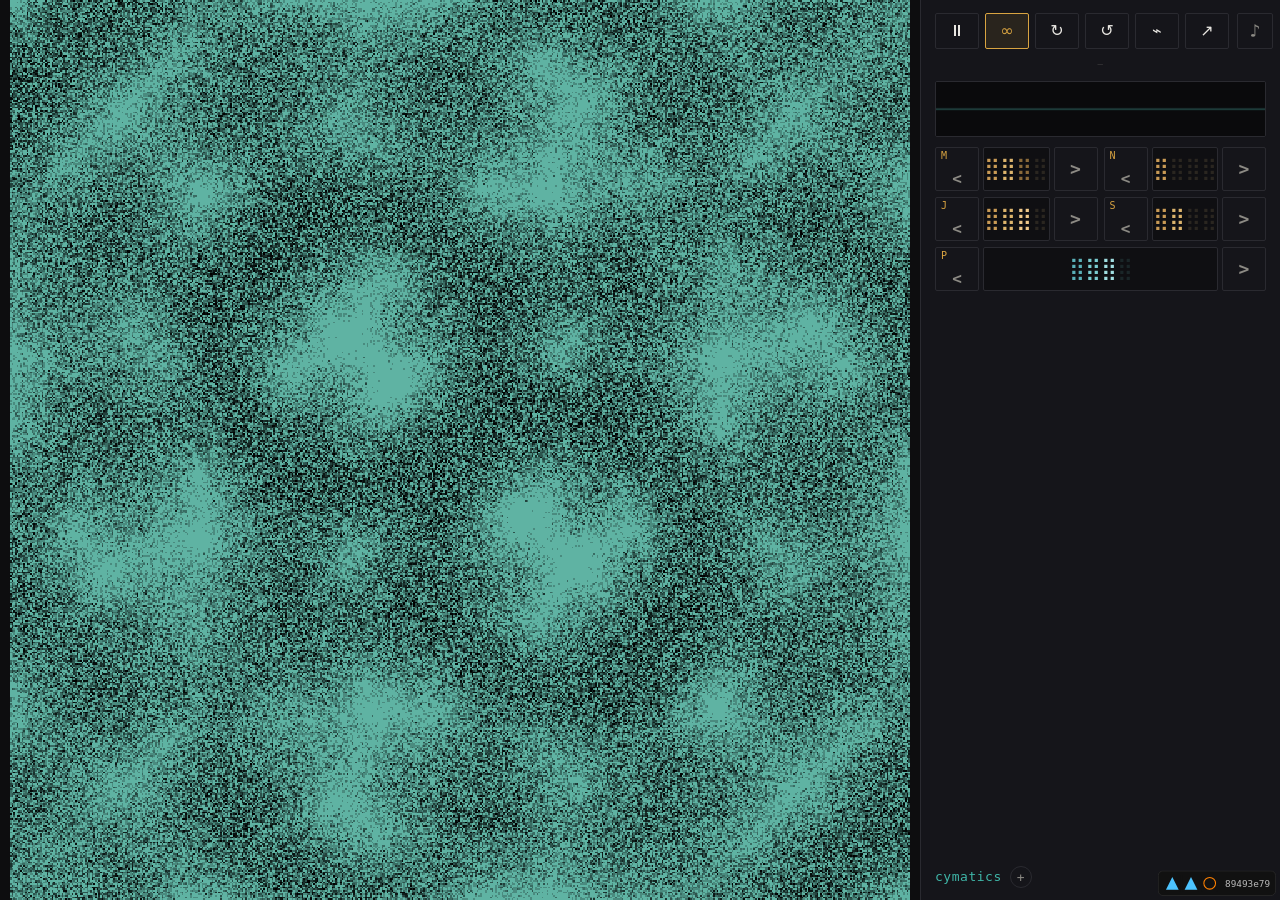
==== commit 7ade0b89: "v1: receiver reactivity + studio2 view with bar seek * live.js: reseed on every M/N change AND every" ====
--- a/v1/index.html
+++ b/v1/index.html
@@ -6,11 +6,11 @@
 <meta name="color-scheme" content="dark">
 <meta name="theme-color" content="#0d0d0f">
 <title>cymatics — v1 (membrane approx)</title>
-<link rel="stylesheet" href="styles.css?v=7ecf85a4">
+<link rel="stylesheet" href="styles.css?v=89493e79">
 
 <!-- PWA -->
-<link rel="manifest" href="manifest.webmanifest?v=7ecf85a4">
-<link rel="apple-touch-icon" href="icons/icon.svg?v=7ecf85a4">
+<link rel="manifest" href="manifest.webmanifest?v=89493e79">
+<link rel="apple-touch-icon" href="icons/icon.svg?v=89493e79">
 <meta name="apple-mobile-web-app-capable" content="yes">
 <meta name="apple-mobile-web-app-status-bar-style" content="black-translucent">
 <meta name="apple-mobile-web-app-title" content="cymatics">
@@ -18,9 +18,9 @@
   <meta http-equiv="Cache-Control" content="no-cache, no-store, must-revalidate">
   <meta http-equiv="Pragma" content="no-cache">
   <meta http-equiv="Expires" content="0">
-  <meta name="cb" content="7ecf85a4">
-  <link rel="icon" type="image/svg+xml" href="./cb-shapes/62.svg?v=7ecf85a4">
-  <script src="./cb-badge.js?v=7ecf85a4" defer></script>
+  <meta name="cb" content="89493e79">
+  <link rel="icon" type="image/svg+xml" href="./cb-shapes/09.svg?v=89493e79">
+  <script src="./cb-badge.js?v=89493e79" defer></script>
 </head>
 <body>
 <main id="stage">
@@ -165,12 +165,12 @@
      some browsers' iframe autoplay heuristics. The `chan` param is filled in
      by main.js after page load so two-tab testing with ?chan=NAME chains. -->
 <iframe id="studio-engine"
-        src="studio.html?headless=1&v=7ecf85a4"
+        src="studio.html?headless=1&v=89493e79"
         allow="autoplay"
         title="cymatics studio engine (headless)"
         aria-hidden="true"
         style="position:absolute;left:-9999px;top:-9999px;width:1px;height:1px;border:0;opacity:0;pointer-events:none"></iframe>
 
-<script type="module" src="src/main.js?v=7ecf85a4"></script>
+<script type="module" src="src/main.js?v=89493e79"></script>
 </body>
 </html>
--- a/v1/styles.css
+++ b/v1/styles.css
@@ -160,6 +160,9 @@
   z-index: 100;
   overflow: hidden;
 }
+/* Author display:flex above wins over UA [hidden]{display:none} at equal
+   specificity — re-assert hidden so the JS toggle actually hides. */
+.live-menu[hidden] { display: none; }
 
 .live-menu-item {
   background: transparent;
